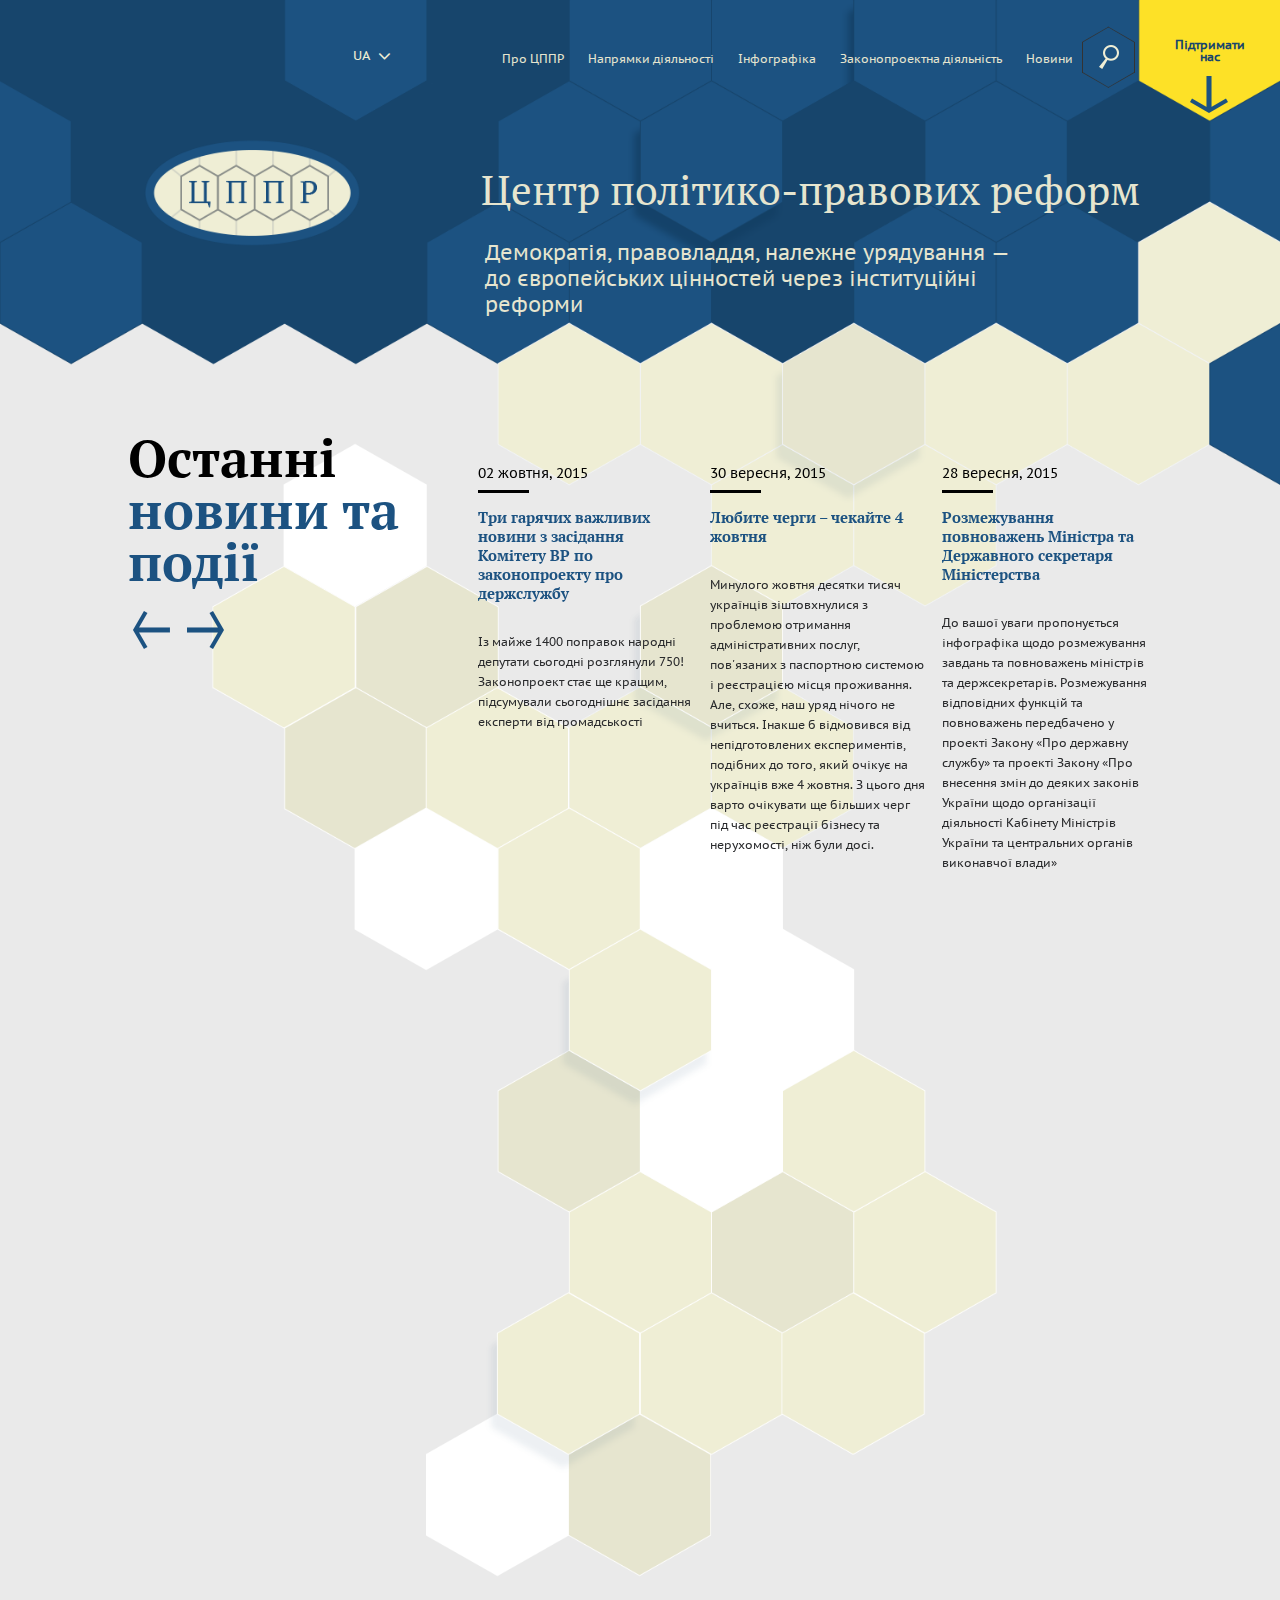
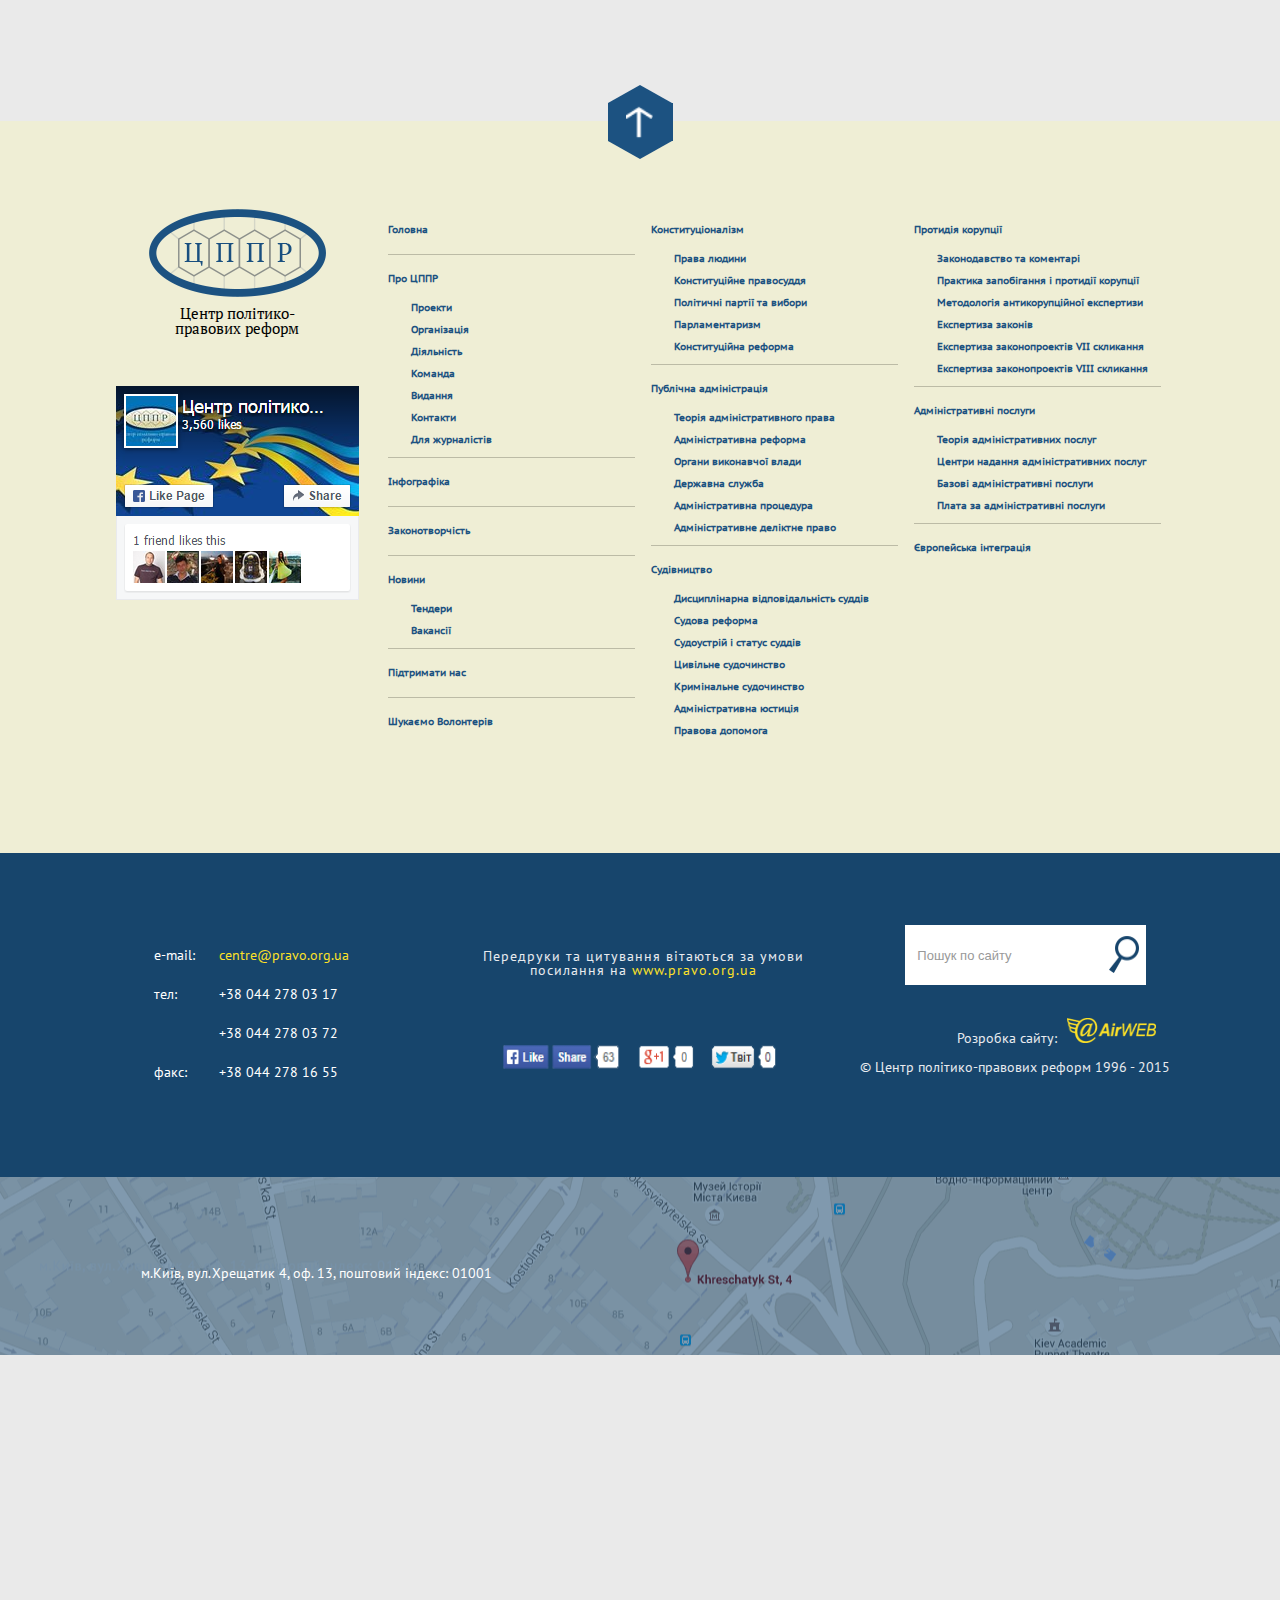
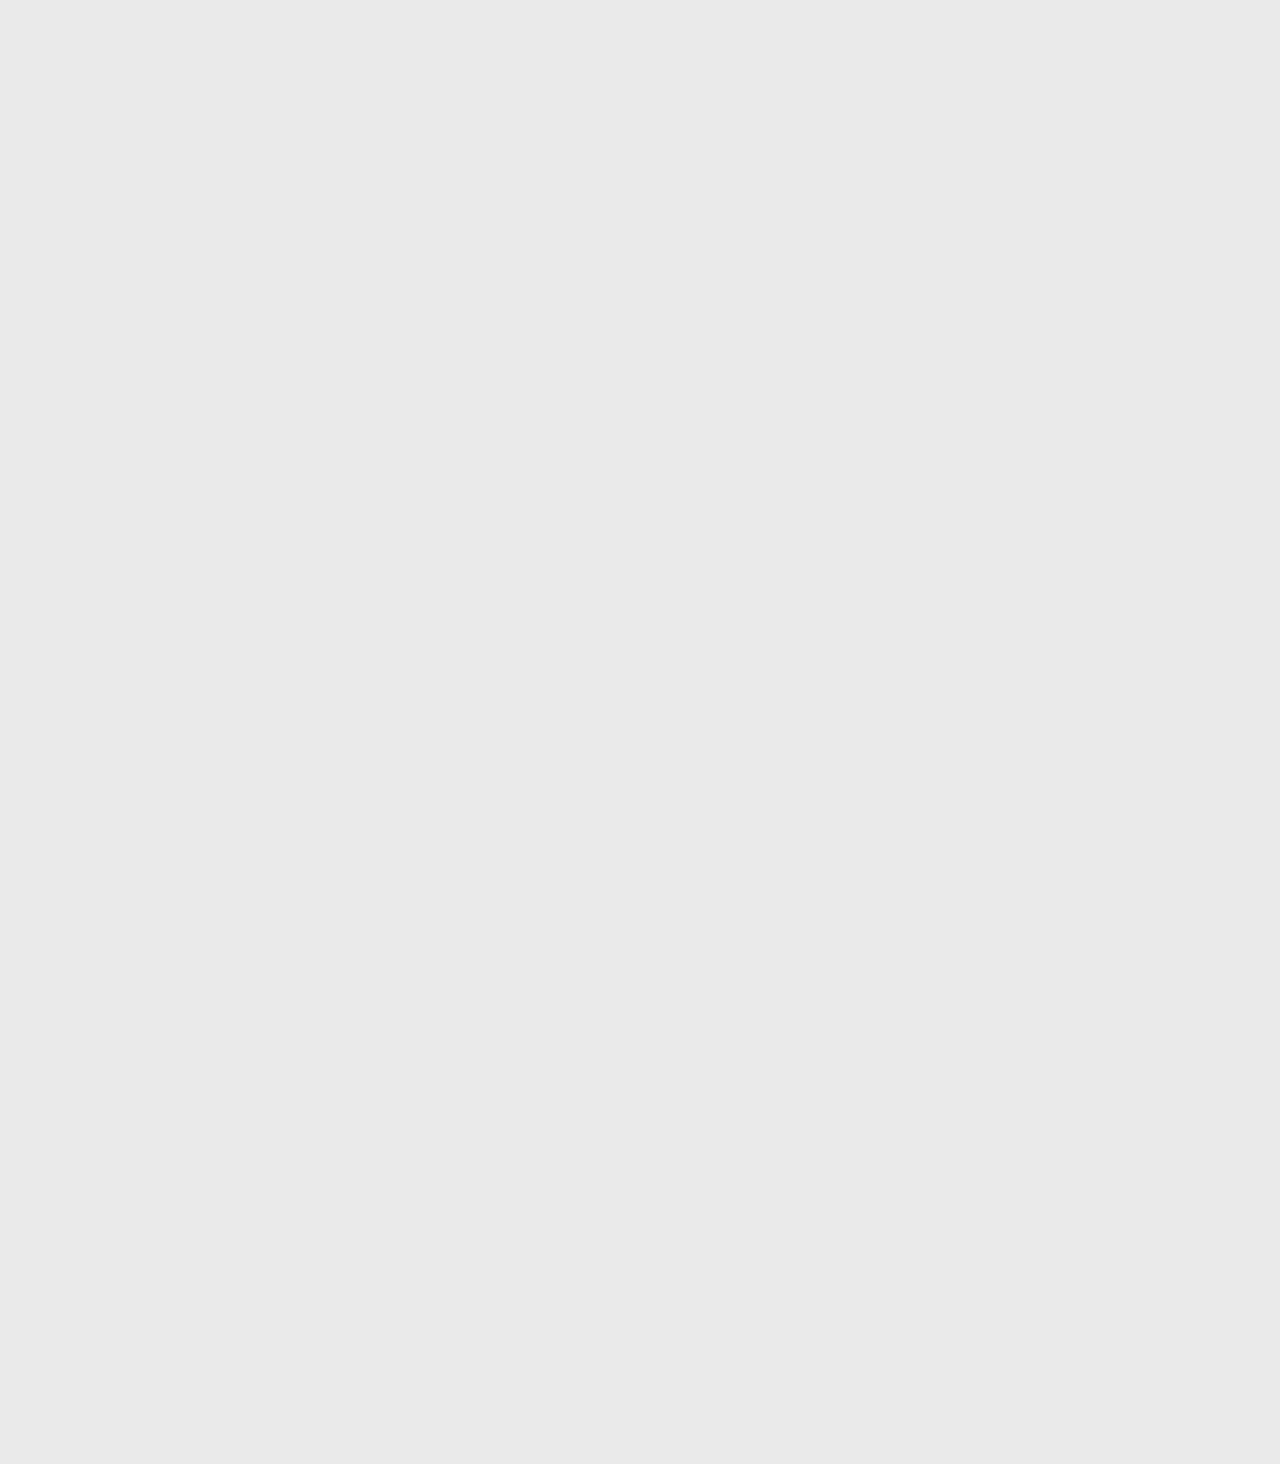
==== www.html @ 4aa52887 "alpha" ====
﻿<!DOCTYPE html>
<html lang="en">
<head>
  <meta charset="utf-8">
  <meta http-equiv="X-UA-Compatible" content="IE=edge">
  <meta name="viewport" content="width=device-width, initial-scale=1">
  <title>startTamplate - title</title>


  <!-- Bootstrap with own styles-->
  <link href="css/styles.css" rel="stylesheet">
  <link href="css/home.css" rel="stylesheet">
   <link href="css/navbar.css" rel="stylesheet">
   <link rel="stylesheet" href="css/owl-last-news.css">
    <link href="fonts/fa/css/font-awesome.css" rel="stylesheet">
    <link rel="stylesheet" href="css/owl.carousel.css">
     <link rel="stylesheet" href="css/owl.theme.css">
      <link rel="stylesheet" href="css/owl.transitions.css">

	<!--[if lt IE 9]>
		<script src="https://oss.maxcdn.com/html5shiv/3.7.2/html5shiv.min.js"></script>
		<script src="js/respond.min.js"></script>
	<![endif]-->	
</head>
<body>
<div class="wrapper home-page-wrapper">

	<header class="home-page-header"><!-- header START -->
		<div class="col-md-4 left-header-home">
			<div class="top-left-header">
			<div class="dropdown"> 
				<button class="btn btn-default lang-btn dropdown-toggle" type="button" id="dropdownMenu1" data-toggle="dropdown" aria-haspopup="true" aria-expanded="true"> 
				UA <i class="fa fa-angle-down"></i>
				
				</button>
				<ul class="dropdown-menu hexagon" > 
					<li><a href="#">EN</a></li>
				</ul>
			</div>
			</div>
			<div class="bottom-left-header">
				<img src="img/logo.png" height="128" width="251" alt="ЦППР">
			</div>
		</div>
		<div class="col-md-8 right-header-home">
			<div class="top-right-header-home">
				<nav>
					<ul id="ddmenu">
						<li><a href="">Новини</a></li>
						<li><a href="">Законопроектна діяльність</a>
						</li>
						<li><a href="">Інфографіка</a>
						<ul class="hexagonq third-hex">
							<li><a href="#">Права людини</a></li>
							<li><a href="#">Конституційне правосуддя</a></li>
							<li><a href="#">Політичні партії та вибори</a></li>
							<li><a href="#">Парламентаризм</a></li>
							<li><a href="#">Конституційна реформа</a></li>
						</ul></li>
												<li><a href="">Напрямки діяльності</a>
						<ul class="hexagonq second-hex" >
							<li><a href="#">Конституціоналізм</a></li>
							<li><a href="#">Публічна адміністрація</a></li>
							<li><a href="#">Судівництво</a></li>
							<li><a href="#">Кримінальна юстиція</a></li>
							<li><a href="#">Протидія корупції</a></li>
							<li><a href="#">Адміністративні послуги</a></li>
							<li><a href="#">Європейська інтеграція</a></li>
						</ul></li>

						<li><a href="">Про ЦППР</a>
						
						</li>

						
						
						
					</ul>
				</nav>
				<div class="search">
					<div class="hexagonw">
						<img src="img/search-icon.png" height="24" width="20" alt="serch">
					</div>
				</div>
				<div class="support">
						<span>Підтримати нас</span>
						<img src="img/arrow-down.png" height="37" width="38" alt="DOWN">
					</div>
				</div>
			<div class="bottom-right-header-home">
				<span class="title">Центр політико-правових реформ</span>
				<span class="subtitle">Демократія, правовладдя, належне урядування — до європейських цінностей через інституційні реформи</span>
			</div>
		</div>
	</header><!-- header END -->

	<main><!-- main START -->
		<div class="container cont-news-last">
			<div class="row">
				<div class="col-md-4 last-news-title">
					<h1>Останні</h1>
					<h1>новини та події</h1>

					<div class="customNavigation">
					  <a class="btn prev"><img src="img/left-arrow.png" height="38" width="38" alt=""></a>
					  <a class="btn next"><img src="img/right-arrow.png" height="38" width="37" alt=""></a>
					</div>
				</div>
				<div class="col-md-8 last-news-carousel">
					<div id="owl-demo" class="owl-carousel owl-theme">
						  <div class="item">
						  	<span class="date">02 жовтня, 2015</span>
						  	 <div class="line"></div>
						  	 <span class="title-news">
						  	 Три гарячих важливих новини з засідання Комітету ВР по законопроекту про держслужбу</span>
						  	 <span class="article">
						  	 Із майже 1400 поправок народні депутати сьогодні розглянули 750! Законопроект стає ще кращим, підсумували сьогоднішнє засідання експерти від громадськості
						  	 </span> 
						  </div>
						  <div class="item">
						  	<span class="date">30 вересня, 2015</span>
						  	 <div class="line"></div>
						  	 <span class="title-news">
						  	 Любите черги – чекайте 4 жовтня</span>
						  	 <span class="article">
						  	 Минулого жовтня десятки тисяч українців зіштовхнулися з проблемою отримання адміністративних послуг, пов'язаних з паспортною системою і реєстрацією місця проживання. Але, схоже, наш уряд нічого не вчиться. Інакше б відмовився від непідготовлених експериментів, подібних до того, який очікує на українців вже 4 жовтня. З цього дня варто очікувати ще більших черг під час реєстрації бізнесу та нерухомості, ніж були досі.  
						  	 </span> 
						  </div>
						  <div class="item">
						  	<span class="date">28 вересня, 2015</span>
						  	 <div class="line"></div>
						  	 <span class="title-news">
						  	 Розмежування повноважень Міністра та Державного секретаря Міністерства</span>
						  	 <span class="article">
						  	 До вашої уваги пропонується інфографіка щодо розмежування завдань та повноважень міністрів та держсекретарів. Розмежування відповідних функцій та повноважень передбачено у проекті Закону «Про державну службу» та проекті Закону «Про внесення змін до деяких законів України щодо організації діяльності Кабінету Міністрів України та центральних органів виконавчої влади»
						  	 </span> 
						  </div>
						  <div class="item">
						  	<span class="date">28 вересня, 2015</span>
						  	 <div class="line"></div>
						  	 <span class="title-news">
						  	 Три гарячих важливих новини з засідання Комітету ВР по законопроекту про держслужбу</span>
						  	 <span class="article">
						  	 Із майже 1400 поправок народні депутати сьогодні розглянули 750! Законопроект стає ще кращим, підсумували сьогоднішнє засідання експерти від громадськості
						  	 </span> 
						  </div>

</div>
				</div>	
			</div>		
		</div><!-- /container -->
	</main><!-- /main -->
	<footer><!--footer start -->
		<div class="back-to-top">
			<div class="hexagon">
	            <a href="#"  onclick="return up()"><img src="img/back-to-top.png" height="29" width="24" alt="UP"></a> 
	        </div> 
        </div>
		<div class="footer-nav">
			<div class="container footer-cont">
			<div class="col-md-3 footer-nav-left">
				<div class="logo-footer">
					<img src="img/logo-footer.png" height="94" width="184" alt="ЦППР">
				</div>
				<div class="footer-pre-logo">
					<h4 class="footer-pre-logo">Центр політико-правових реформ</h4>
				</div>
				<div class="fb-pic">
					<img src="img/fb-pic.png" height="214" width="243" alt="facebook-share">
				</div>
			</div>
			<div class="col-md-9 footer-nav-right">
				<div class="footer-nav-panel">
					<div class="col-md-4 style-panel">
						<ul>
							<li><a href="#">Головна</a></li>
						</ul>
						<ul>
							<li><a href="#">Про ЦППР</a></li>
							<li><a href="#">Проекти</a></li>
							<li><a href="#">Організація</a></li>
							<li><a href="#">Діяльність</a></li>
							<li><a href="#">Команда</a></li>
							<li><a href="#">Видання</a></li>
							<li><a href="#">Контакти</a></li>
							<li><a href="#">Для журналістів</a></li>
						</ul>
						<ul>
							<li><a href="#">Інфографіка</a></li>
						</ul>
						<ul>
							<li><a href="#">Законотворчість</a></li>
						</ul>
						<ul>
							<li><a href="#">Новини</a></li>
							<li><a href="#">Тендери</a></li>
							<li><a href="#">Вакансії</a></li>
						</ul>
						<ul>
							<li><a href="#">Підтримати нас</a></li>
						</ul>
						<ul>
							<li><a href="#">Шукаємо Волонтерів</a></li>
						</ul>
					</div>
					<div class="col-md-4 style-panel">
						<ul>
							<li><a href="#">Конституціоналізм</a></li>
							<li><a href="#">Права людини</a></li>
							<li><a href="#">Конституційне правосуддя</a></li>
							<li><a href="#">Політичні партії та вибори</a></li>
							<li><a href="#">Парламентаризм</a></li>
							<li><a href="#">Конституційна реформа</a></li>
						</ul>
						<ul>
							<li><a href="#">Публічна адміністрація</a></li>
							<li><a href="#">Теорія адміністративного права</a></li>
							<li><a href="#">Адміністративна реформа</a></li>
							<li><a href="#">Органи виконавчої влади</a></li>
							<li><a href="#">Державна служба</a></li>
							<li><a href="#">Адміністративна процедура</a></li>
							<li><a href="#">Адміністративне деліктне право</a></li>
						</ul>
						<ul>
							<li><a href="#">Судівництво</a></li>
							<li><a href="#">Дисциплінарна відповідальність суддів</a></li>
							<li><a href="#">Судова реформа</a></li>
							<li><a href="#">Судоустрій і статус суддів</a></li>
							<li><a href="#">Цивільне судочинство</a></li>
							<li><a href="#">Кримінальне судочинство</a></li>
							<li><a href="#">Адміністративна юстиція</a></li>
							<li><a href="#">Правова допомога</a></li>
						</ul>
					</div>
					<div class="col-md-4 style-panel">
						<ul>
							<li><a href="#">Протидія корупції</a></li>
							<li><a href="#">Законодавство та коментарі</a></li>
							<li><a href="#">Практика запобігання і протидії корупції</a></li>
							<li><a href="#">Методологія антикорупційної експертизи</a></li>
							<li><a href="#">Експертиза законів</a></li>
							<li><a href="#">Експертиза законопроектів VII скликання</a></li>
							<li><a href="#">Експертиза законопроектів VIII скликання</a></li>
						</ul>
						<ul>
							<li><a href="#">Адміністративні послуги</a></li>
							<li><a href="#">Теорія адміністративних послуг</a></li>
							<li><a href="#">Центри надання адміністративних послуг</a></li>
							<li><a href="#">Базові адміністративні послуги</a></li>
							<li><a href="#">Плата за адміністративні послуги</a></li>
						</ul>
						<ul>
							<li><a href="#">Європейська інтеграція</a></li>
						</ul>
					</div>
				</div>
			</div>
			</div>
		</div>
		<div class="bg-contact">
		<div class="footer-contact container">
				<div class="row footer-contact-table">
					<div class="col-md-4 contact-info">
						<table class="table-contact">
							<tr>
								<td>e-mail:</td>
								<td class="mail-table"><a href="#">centre@pravo.org.ua</a></td>
							</tr>
							<tr>
								<td>тел:</td>
								<td>+38 044 278 03 17</td>
							</tr>
							<tr>
								<td></td>
								<td>+38 044 278 03 72</td>
							</tr>
							<tr>
								<td>факс:</td>
								<td>+38 044 278 16 55</td>
							</tr>
						</table>
					</div>
					<div class="col-md-4 link-info">
						<p>Передруки та цитування вітаються за умови посилання на <span>www.pravo.org.ua</span></p>
						<img src="img/share-for-web.png" height="30"  alt="share-social">
					</div>
					<div class="col-md-4">
						<div class="input-group">
							<input type="text" class="form-control" placeholder="Пошук по сайту">
						  	<span class="input-group-addon" id="basic-addon1">
						  		<img src="img/search-input.png" height="37" width="32" alt="search">
						  	</span>
					     </div>
					     <div class="bottop-input">
							<span>Розробка сайту:<img src="img/footer-input-logo.png" height="28" width="99" alt="logo-dev"></span>
							<span>© Центр політико-правових реформ 1996 - 2015</span>
					     </div>	
					</div>
				
			</div>
		</div>
		</div>
		<div class="footer-maps" style="background-image: url(img/footer-location-info.png);">
		<span>м.Київ, вул.Хрещатик 4, оф. 13, поштовий індекс: 01001</span>
		</div>
	</footer><!-- /footer -->

</div><!-- /wrapper -->



<!-- jQuery (necessary for Bootstrap's JavaScript plugins) -->
<script src="js/sourse/jquery-1.11.2.min.js"></script>

<script src="js/bootstrap.min.js"></script>
<script src="js/main.js"></script><!-- own code -->
<script src="js/owl.carousel.js"></script>
<script type="text/javascript">
$(document).ready(function(){
  $('a').on('click', function(e){
    e.preventDefault();
  });
    
  $('#ddmenu li').hover(function () {
     clearTimeout($.data(this,'timer'));
     $('ul',this).stop(true,true).slideDown(200);
  }, function () {
    $.data(this,'timer', setTimeout($.proxy(function() {
      $('ul',this).stop(true,true).slideUp(200);
    }, this), 100));
  });

});
</script>
<script type="text/javascript">
function up() {  
  var top = Math.max(document.body.scrollTop,document.documentElement.scrollTop);  
if(top > 0) {  
  window.scrollBy(0,((top+100)/-10));  
  t = setTimeout('up()',30);  
} else clearTimeout(t);  
return false;  
} 
</script>
</body>
</html>
---- css/home.css ----
/* -------------------------------------------------- HAND STYLES */
* {
  padding: 0;
  margin: 0;
}
.row-no-pad-in > div {
  padding: 0;
}
.no-gutters {
  margin-left: 0;
  margin-right: 0;
}
.wrapper {
  height: 4604px;
  width: 100%;
}
.home-page-wrapper {
  background-image: url(../img/bground.png);
  background-size: 100%;
  background-repeat: no-repeat;
}
.left-header-home {
  height: 100%;
}
.right-header-home {
  height: 100%;
  padding: 0;
}
.home-page-header {
  height: 333px;
}
.home-page-header .dropdown {
  position: absolute;
  right: 4.2%;
  top: 11.6%;
}
.home-page-header .dropdown .lang-btn {
  border-color: rgba(0, 0, 0, 0);
  background-color: rgba(0, 0, 0, 0);
  color: #efeed5;
}
.home-page-header .dropdown .lang-btn:active {
  border-color: rgba(0, 0, 0, 0);
  background-color: rgba(0, 0, 0, 0);
  color: #efeed5;
  outline: none;
}
.home-page-header .dropdown .lang-btn:hover {
  border-color: rgba(0, 0, 0, 0);
  background-color: rgba(0, 0, 0, 0);
  color: #efeed5;
}
.home-page-header .dropdown .lang-btn:focus {
  border-color: rgba(0, 0, 0, 0);
  background-color: rgba(0, 0, 0, 0);
  color: #efeed5;
  outline: none;
}
.top-left-header {
  height: 40%;
  font-family: "PTSansCaptionRegular";
  font-size: 14px;
}
.top-left-header .fa {
  font-size: 20px;
  padding: 0px 5px;
  vertical-align: bottom;
}
.bottom-left-header {
  height: 60%;
}
.bottom-left-header img {
  position: absolute;
  vertical-align: middle;
  width: 217px;
  height: 110px;
  right: 15.5%;
  top: 41%;
}
.hexagon {
  position: absolute;
  width: 54px;
  height: 31.18px;
  background-color: #fde127;
  margin: 14.59px -5px;
  min-width: auto;
  border: 0;
}
.hexagon li {
  color: #1c5281;
}
.hexagon li:hover {
  background-color: #fde127;
}
.hexagon li a {
  padding: 2px 19px;
}
.hexagon li a:hover {
  background-color: #fde127;
}
.hexagon:before,
.hexagon:after {
  content: "";
  position: absolute;
  width: 0;
  border-left: 27px solid transparent;
  border-right: 27px solid transparent;
}
.hexagon:before {
  bottom: 100%;
  border-bottom: 15.59px solid #fde127;
}
.hexagon:after {
  top: 100%;
  width: 0;
  border-top: 15.59px solid #fde127;
}
#ddmenu .hexagonq {
  position: absolute;
  width: 166px;
  background-color: #e6e5cf;
  margin: 47.92px 0;
  -webkit-box-shadow: 0px 0px 28px 0px rgba(0, 0, 0, 0.75);
  -moz-box-shadow: 0px 0px 28px 0px rgba(0, 0, 0, 0.75);
  box-shadow: 0px 0px 28px 0px rgba(0, 0, 0, 0.75);
}
#ddmenu .hexagonq:before,
#ddmenu .hexagonq:after {
  content: "";
  position: absolute;
  width: 0;
  border-left: 83px solid transparent;
  border-right: 83px solid transparent;
}
#ddmenu .hexagonq:before {
  bottom: 100%;
  border-bottom: 47.92px solid #e6e5cf;
}
#ddmenu .hexagonq:after {
  top: 100%;
  width: 0;
  border-top: 47.92px solid #e6e5cf;
  left: 0;
}
.second-hex {
  right: 29%;
}
.third-hex {
  right: -11%;
}
.top-right-header-home {
  height: 35%;
}
.top-right-header-home nav {
  height: 100%;
  width: 77.1%;
}
.top-right-header-home nav #ddmenu {
  height: 100%;
  padding-top: 20px;
}
.search {
  background-color: red;
  width: 30px;
}
.search .hexagonw {
  right: 17%;
  top: 8%;
  position: absolute;
  width: 53px;
  height: 30.60px;
  background-color: rgba(0, 0, 0, 0);
  margin: 15.30px 0;
  border-left: solid 1px #333333;
  border-right: solid 1px #333333;
}
.search .hexagonw img {
  margin: 3px 16px;
}
.search .hexagonw:before,
.search .hexagonw:after {
  content: "";
  position: absolute;
  z-index: 1;
  width: 37.48px;
  height: 37.48px;
  -webkit-transform: scaleY(0.5774) rotate(-45deg);
  -ms-transform: scaleY(0.5774) rotate(-45deg);
  transform: scaleY(0.5774) rotate(-45deg);
  background-color: inherit;
  left: 6.7617px;
}
.search .hexagonw:before {
  top: -18.7383px;
  border-top: solid 1.4142px #333333;
  border-right: solid 1.4142px #333333;
}
.search .hexagonw:after {
  bottom: -18.7383px;
  border-bottom: solid 1.4142px #333333;
  border-left: solid 1.4142px #333333;
}
.support {
  position: absolute;
  top: 0;
  right: 0;
  height: 37%;
  width: 16.5%;
}
.support span {
  width: 54%;
  display: block;
  margin: 38px auto 0;
  font-family: "PTSansCaptionRegular";
  font-size: 1.24em;
  text-align: center;
  font-weight: 600;
  color: #17456c;
}
.support img {
  position: absolute;
  top: 62%;
  right: 37%;
}
.bottom-right-header-home {
  height: 52%;
  width: 100%;
  color: #e6e5cf;
}
.bottom-right-header-home .title {
  font-family: "PTSerifRegular";
  font-size: 41px;
  margin: 52px 54px;
  display: block;
}
.bottom-right-header-home .subtitle {
  font-family: "PTSansCaptionRegular";
  font-size: 21px;
  margin: -22px 269px 0 58px;
  display: block;
  line-height: 26px;
}
.cont-news-last {
  width: 1070px;
  height: 536px;
  margin-top: 77px;
}
.cont-news-last .row {
  height: 100%;
}
.cont-news-last .row .last-news-title {
  height: 100%;
}
.cont-news-last .row .last-news-title h1 {
  font-family: "PTSerifBold";
  font-size: 60px;
  color: #1c5281;
  font-size: 52px;
  margin-left: 15px;
}
.cont-news-last .row .last-news-title h1:first-child {
  color: #000;
  margin-top: 22px;
}
.cont-news-last .row .last-news-title .customNavigation {
  padding-top: 16px;
  padding-left: 12px;
}
.cont-news-last .row .last-news-title .customNavigation a {
  padding: 6px 6px;
}
.cont-news-last .row .last-news-carousel {
  height: 100%;
}
.cont-news-last .row .last-news-carousel .date {
  color: #000;
  font-size: 14px;
  text-align: left;
  display: block;
  font-family: "PTSansCaptionRegular";
  margin-top: 21px;
  font-weight: normal;
}
.cont-news-last .row .last-news-carousel .line {
  width: 51px;
  height: 3px;
  background-color: #000;
  margin-top: 10px;
}
.cont-news-last .row .last-news-carousel .title-news {
  font-family: "PTSerifBold";
  display: block;
  text-align: left;
  color: #1c5281;
  font-size: 15px;
  padding-top: 15px;
  line-height: 19px;
}
.cont-news-last .row .last-news-carousel .article {
  display: block;
  font-size: 12px;
  text-align: left;
  color: #292a2c;
  font-family: "PTSansCaptionRegular";
  margin-top: 29px;
  line-height: 20px;
  font-weight: 500;
}
---- css/navbar.css ----
#ddmenu {
  display: block;
  width: 100%;
  
  background: rgba(0,0,0,0);

  cursor: pointer;
  outline: none;
  font-family: "PTSansCaptionRegular";
  font-size: 1.2em;
}

#ddmenu li { display: block; position: relative; float: right; }

#ddmenu li a {
  display: block;
  float: left;
  padding: 0 12px;
  line-height: 78px;
  text-decoration: none;
  color:  #e6e5cf;

}
#ddmenu li:hover > a { +color: #aeaea9;  }

#ddmenu ul {

  position: absolute;
  top: 60px;
  width: 130px;
  background: rgba(0,0,0,0);
  display: none;
  margin: 0;
  padding: 7px 0;
  list-style: none;
}


#ddmenu ul li { 
  display: block; 
  width: 100%; 
  font-size: 0.88em;
  background-color: #e6e5cf;


}

#ddmenu ul li a {
  display: block;
  width: 100%;
  padding: 6px 7px;
  line-height: 1.4em;
  color: #1c5281;

}

html, body, div, span, applet, object, iframe, h1, h2, h3, h4, h5, h6, p, blockquote, pre, a, abbr, acronym, address, big, cite, code, del, dfn, em, img, ins, kbd, q, s, samp, small, strike, strong, sub, sup, tt, var, b, u, i, center, dl, dt, dd, ol, ul, li, fieldset, form, label, legend, table, caption, tbody, tfoot, thead, tr, th, td, article, aside, canvas, details, embed, figure, figcaption, footer, header, hgroup, menu, nav, output, ruby, section, summary, time, mark, audio, video {
  margin: 0;
  padding: 0;
  border: 0;
  font-size: 100%;
  font: inherit;
  vertical-align: baseline;
  outline: none;
  -webkit-font-smoothing: antialiased;
  -webkit-text-size-adjust: 100%;
  -webkit-box-sizing: border-box;
  -moz-box-sizing: border-box;
  box-sizing: border-box;
}
html { height: 101%; }
body { background: #eaeaea url('images/bg.png'); font-size: 62.5%; line-height: 1; font-family: Arial, Tahoma, sans-serif; padding-bottom: 60px; }

article, aside, details, figcaption, figure, footer, header, hgroup, menu, nav, section { display: block; }
ol, ul { list-style: none; }

blockquote, q { quotes: none; }
blockquote:before, blockquote:after, q:before, q:after { content: ''; content: none; }
strong { font-weight: bold; } 

table { border-collapse: collapse; border-spacing: 0; }
img { border: 0; max-width: 100%; }
---- css/owl-last-news.css ----
#owl-demo .item{
    
    padding: 30px 3px;
    margin: 5px;
    color: #FFF;
    -webkit-border-radius: 3px;
    -moz-border-radius: 3px;
    border-radius: 3px;
    text-align: center;
    height: 100%;
}
.owl-wrapper-outer{
	height: 100%;

}
.owl-wrapper{
	height: 100%;
}
.owl-item{
	height:100%;
}
#owl-demo {
	height: 100%;
}
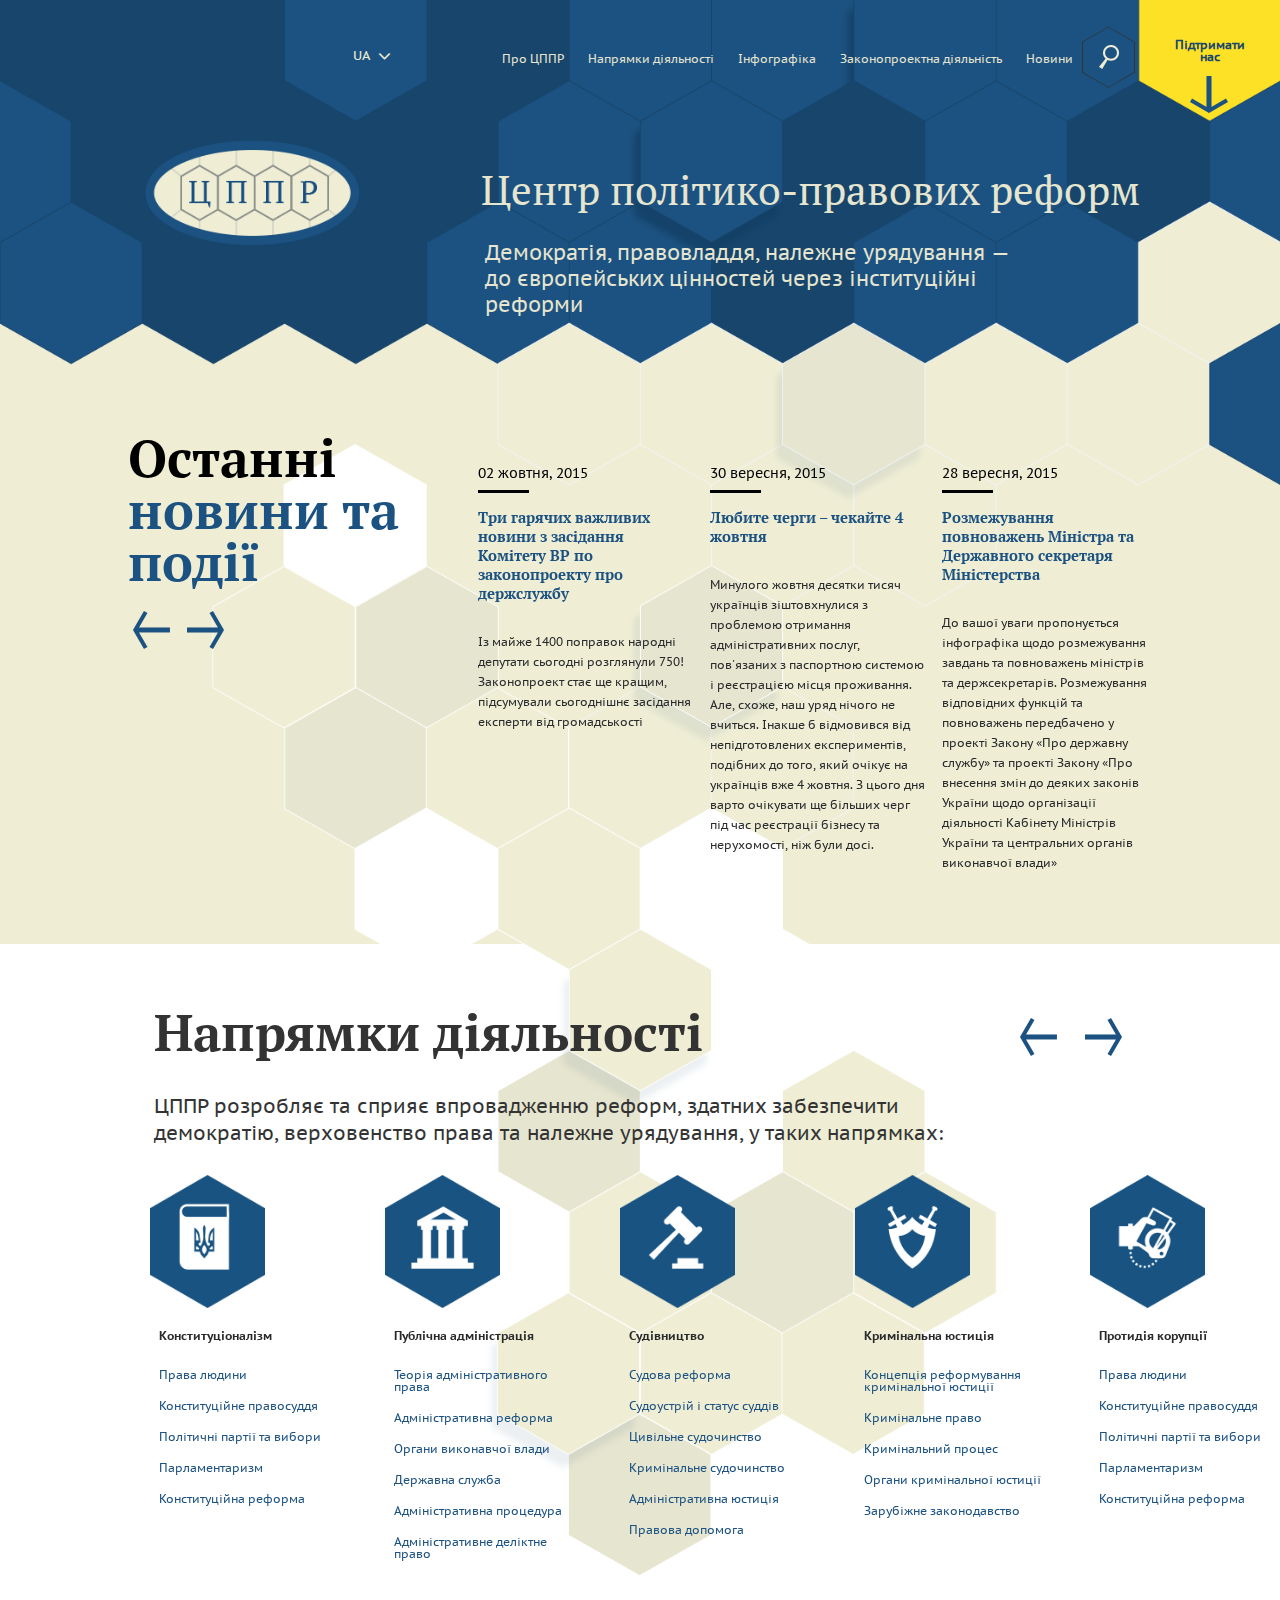
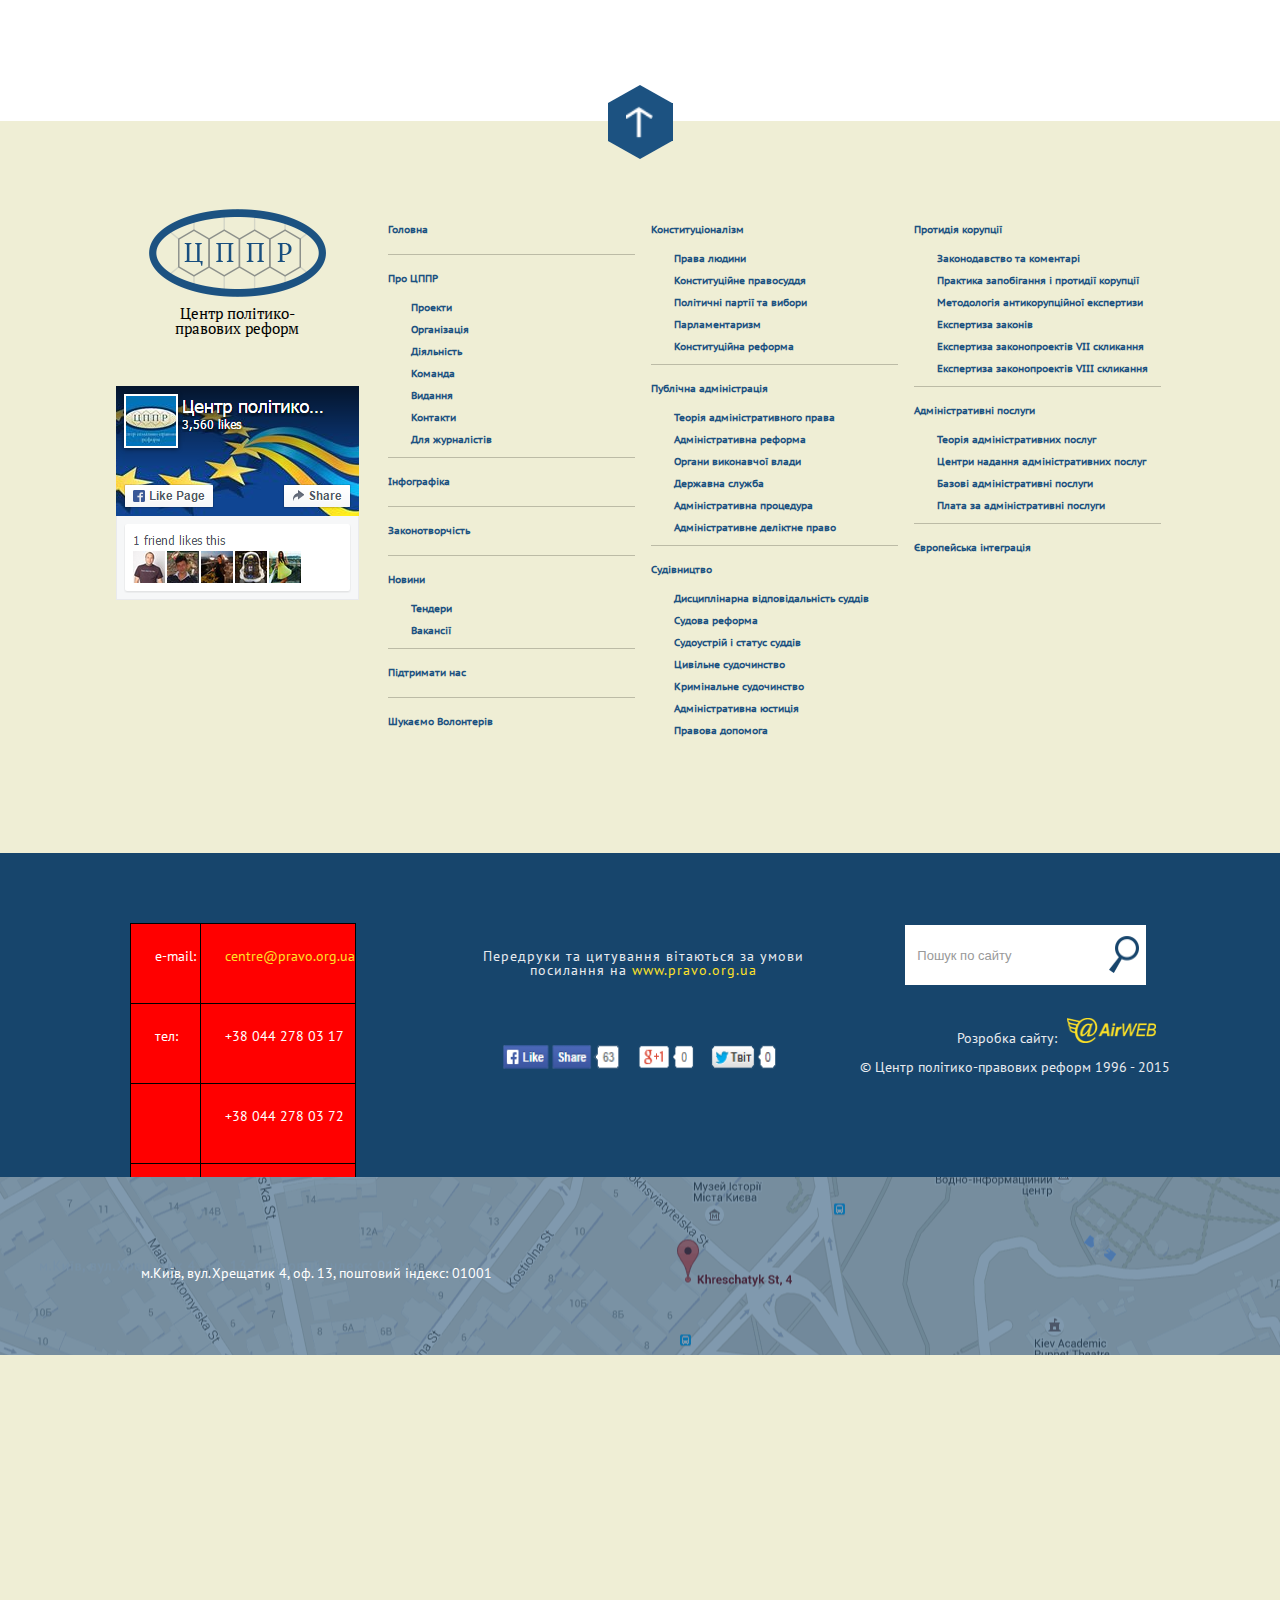
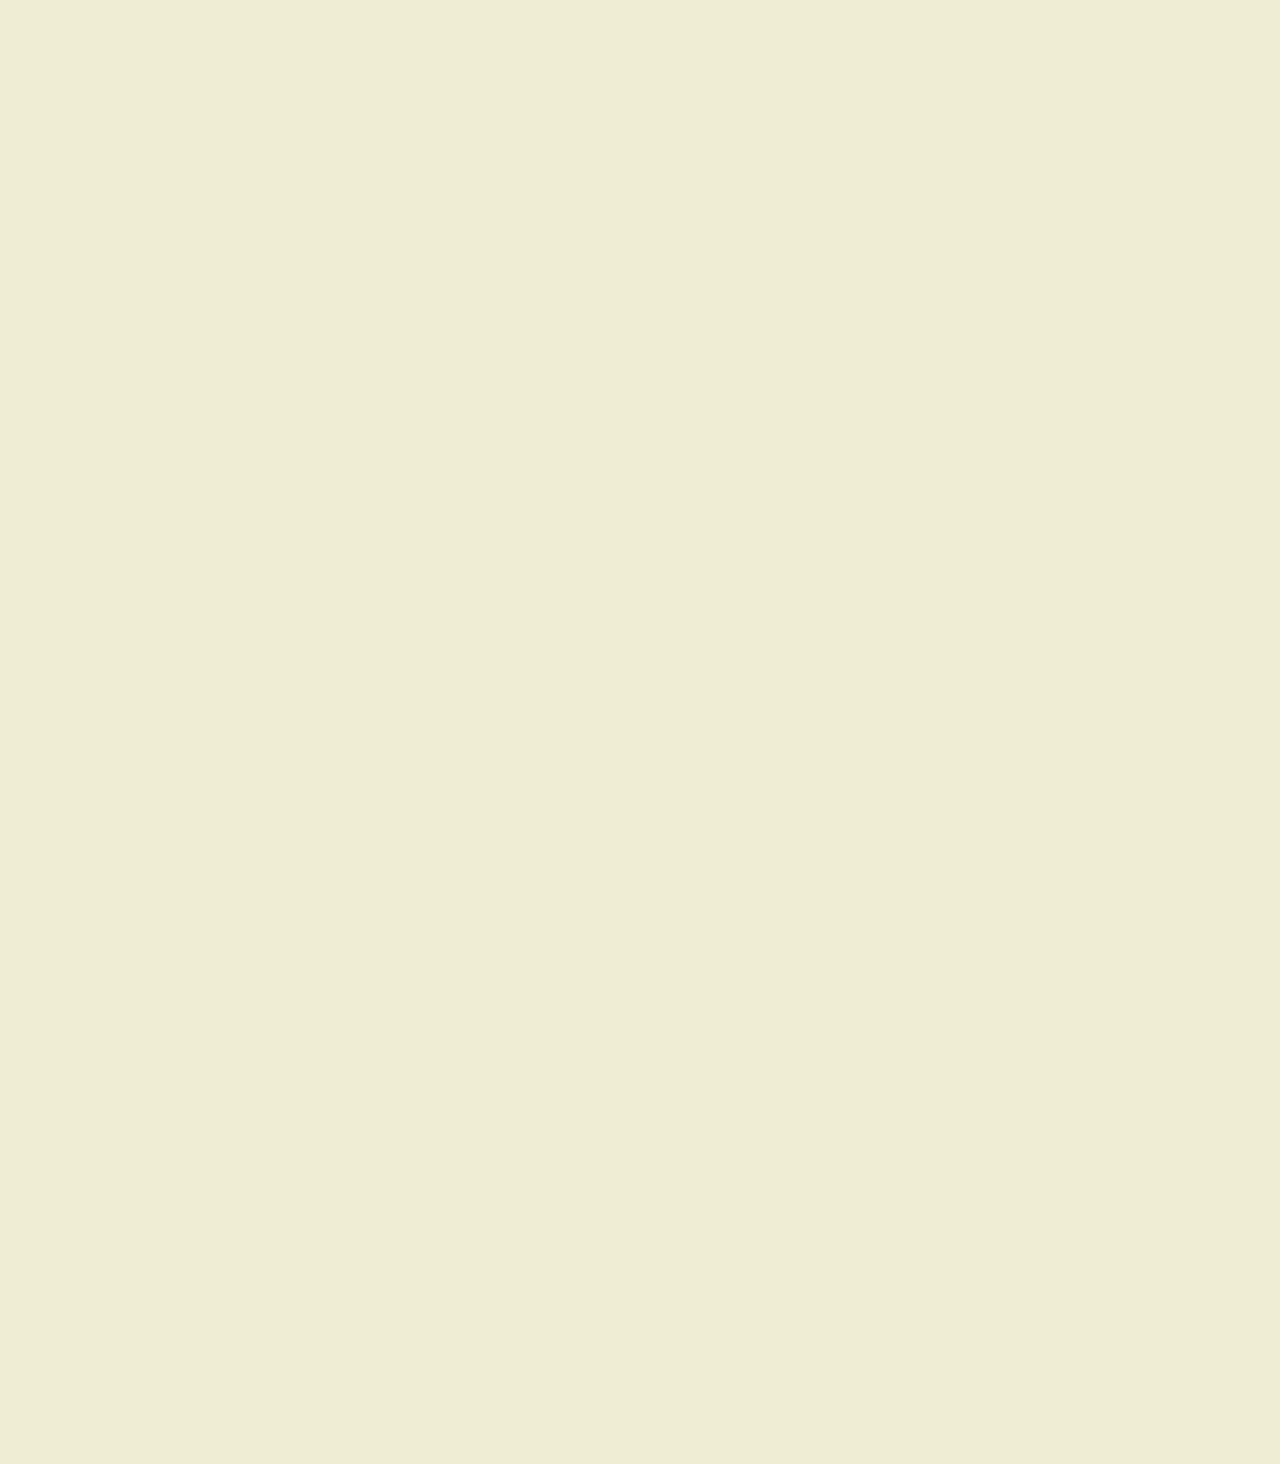
==== commit e1ea5aea: "alpha-2" ====
--- a/www.html
+++ b/www.html
@@ -23,6 +23,7 @@
 	<![endif]-->	
 </head>
 <body>
+<div class="background-white">	</div>
 <div class="wrapper home-page-wrapper">
 
 	<header class="home-page-header"><!-- header START -->
@@ -126,6 +127,7 @@
 						  	 Минулого жовтня десятки тисяч українців зіштовхнулися з проблемою отримання адміністративних послуг, пов'язаних з паспортною системою і реєстрацією місця проживання. Але, схоже, наш уряд нічого не вчиться. Інакше б відмовився від непідготовлених експериментів, подібних до того, який очікує на українців вже 4 жовтня. З цього дня варто очікувати ще більших черг під час реєстрації бізнесу та нерухомості, ніж були досі.  
 						  	 </span> 
 						  </div>
+						
 						  <div class="item">
 						  	<span class="date">28 вересня, 2015</span>
 						  	 <div class="line"></div>
@@ -148,6 +150,147 @@
 </div>
 				</div>	
 			</div>		
+		</div><!-- /container -->
+		<div class="cont-direct">
+			<div class="title">
+				<h1>Напрямки діяльності</h1>
+				<span>ЦППР розробляє та сприяє впровадженню реформ, здатних забезпечити демократію, верховенство права та належне урядування, у таких напрямках:
+				</span>
+				<div class="customNavigation">
+					  <a class="btn prev-one"><img src="img/left-arrow.png" height="38" width="38" alt=""></a>
+					  <a class="btn next-one"><img src="img/right-arrow.png" height="38" width="37" alt=""></a>
+				</div>
+			</div>
+			<div class="carousel">
+			<div class="row">
+				<div class="col-md-1"></div>
+				<div class="col-md-11">
+				<div id="owl-direct" class="owl-carousel  owl-theme">
+						 <div class="item">
+						  	<img src="img/Vector-Smart Object.png" alt="">
+						  	<div class="direct-link">
+						  		<ul>
+						  			<li><a href="">Конституціоналізм</a></li>
+						  			<li><a href="">Права людини</a></li>
+						  			<li><a href="">Конституційне правосуддя</a></li>
+						  			<li><a href="">Політичні партії та вибори</a></li>
+						  			<li><a href="">Парламентаризм</a></li>
+						  			<li><a href="">Конституційна реформа</a></li>
+						  		</ul>
+						  	</div>
+						 </div>
+						 <div class="item">
+						  	<img src="img/publish-administr.png" height="153" width="132" alt="">
+						  	<div class="direct-link">
+						  		<ul>
+						  			<li><a href="">Публічна адміністрація</a></li>
+						  			<li><a href="">Теорія адміністративного права</a></li>
+						  			<li><a href="">Адміністративна реформа</a></li>
+						  			<li><a href="">Органи виконавчої влади</a></li>
+						  			<li><a href="">Державна служба</a></li>
+						  			<li><a href="">Адміністративна процедура</a></li>
+						  			<li><a href="">Адміністративне деліктне право</a></li>
+						  		</ul>
+						  	</div>
+						 </div>
+						 <div class="item">
+						  	<img src="img/sudivn.png" height="153" width="132" alt="">
+						  	<div class="direct-link">
+						  		<ul>
+						  			<li><a href="">Судівництво</a></li>
+						  			<li><a href="">Судова реформа</a></li>
+						  			<li><a href="">Судоустрій і статус суддів</a></li>
+						  			<li><a href="">Цивільне судочинство</a></li>
+						  			<li><a href="">Кримінальне судочинство</a></li>
+						  			<li><a href="">Адміністративна юстиція</a></li>
+						  			<li><a href="">Правова допомога</a></li>
+						  		</ul>
+
+						  	</div>
+						 </div>
+						 <div class="item">
+						   <img src="img/criminal.png" height="153" width="132" alt="">	
+						   <div class="direct-link">
+								<ul>
+									<li><a href="">Кримінальна юстиція </a>	</li>
+									<li><a href="">Концепція реформування кримінальної юстиції</a></li>
+									<li><a href="">Кримінальне право</a></li>
+									<li><a href="">Кримінальний процес</a></li>
+									<li><a href="">Органи кримінальної юстиції</a></li>
+									<li><a href="">Зарубіжне законодавство</a></li>
+								</ul>
+						   </div>
+						 </div>
+						 <div class="item">
+						  	<img src="img/protudija-cor.png" height="154" width="133" alt="">
+						  	<div class="direct-link">
+						  		<ul>
+						  			<li><a href="">Протидія корупції</a></li>
+						  			<li><a href="">Права людини</a></li>
+						  			<li><a href="">Конституційне правосуддя</a></li>
+						  			<li><a href="">Політичні партії та вибори</a></li>
+						  			<li><a href="">Парламентаризм</a></li>
+						  			<li><a href="">Конституційна реформа</a></li>
+						  		</ul>
+						  	</div>
+						 </div>
+						  <div class="item">
+						  	<img src="img/protudija-cor.png" height="154" width="133" alt="">
+						  	<div class="direct-link">
+						  		<ul>
+						  			<li><a href="">Протидія корупції</a></li>
+						  			<li><a href="">Права людини</a></li>
+						  			<li><a href="">Конституційне правосуддя</a></li>
+						  			<li><a href="">Політичні партії та вибори</a></li>
+						  			<li><a href="">Парламентаризм</a></li>
+						  			<li><a href="">Конституційна реформа</a></li>
+						  		</ul>
+						  	</div>
+						 </div>
+						   <div class="item">
+						  	<img src="img/protudija-cor.png" height="154" width="133" alt="">
+						  	<div class="direct-link">
+						  		<ul>
+						  			<li><a href="">Протидія корупції</a></li>
+						  			<li><a href="">Права людини</a></li>
+						  			<li><a href="">Конституційне правосуддя</a></li>
+						  			<li><a href="">Політичні партії та вибори</a></li>
+						  			<li><a href="">Парламентаризм</a></li>
+						  			<li><a href="">Конституційна реформа</a></li>
+						  		</ul>
+						  	</div>
+						 </div>
+						   <div class="item">
+						  	<img src="img/protudija-cor.png" height="154" width="133" alt="">
+						  	<div class="direct-link">
+						  		<ul>
+						  			<li><a href="">Протидія корупції</a></li>
+						  			<li><a href="">Права людини</a></li>
+						  			<li><a href="">Конституційне правосуддя</a></li>
+						  			<li><a href="">Політичні партії та вибори</a></li>
+						  			<li><a href="">Парламентаризм</a></li>
+						  			<li><a href="">Конституційна реформа</a></li>
+						  		</ul>
+						  	</div>
+						 </div>
+						   <div class="item">
+						  	<img src="img/protudija-cor.png" height="154" width="133" alt="">
+						  	<div class="direct-link">
+						  		<ul>
+						  			<li><a href="">Протидія корупції</a></li>
+						  			<li><a href="">Права людини</a></li>
+						  			<li><a href="">Конституційне правосуддя</a></li>
+						  			<li><a href="">Політичні партії та вибори</a></li>
+						  			<li><a href="">Парламентаризм</a></li>
+						  			<li><a href="">Конституційна реформа</a></li>
+						  		</ul>
+						  	</div>
+						 </div>
+				</div>		
+				</div>
+				</div>
+			</div>
+
 		</div><!-- /container -->
 	</main><!-- /main -->
 	<footer><!--footer start -->
--- a/css/home.css
+++ b/css/home.css
@@ -3,6 +3,9 @@
   padding: 0;
   margin: 0;
 }
+body {
+  background-color: #efeed5;
+}
 .row-no-pad-in > div {
   padding: 0;
 }
@@ -18,6 +21,7 @@
   background-image: url(../img/bground.png);
   background-size: 100%;
   background-repeat: no-repeat;
+  z-index: 1;
 }
 .left-header-home {
   height: 100%;
@@ -242,7 +246,7 @@
 }
 .cont-news-last {
   width: 1070px;
-  height: 536px;
+  height: 529px;
   margin-top: 77px;
 }
 .cont-news-last .row {
@@ -306,3 +310,85 @@
   line-height: 20px;
   font-weight: 500;
 }
+.btn:active,
+.btn.active {
+  box-shadow: none !important;
+}
+.background-white {
+  width: 100%;
+  height: 777px;
+  position: absolute;
+  top: 944px;
+  background-color: #fff;
+  z-index: -1;
+}
+.cont-direct .title {
+  position: relative;
+}
+.cont-direct .title h1 {
+  margin-top: 68px;
+  margin-left: 12%;
+  font-family: "PTSerifBold";
+  font-size: 51px;
+}
+.cont-direct .title span {
+  margin-left: 12%;
+  margin-top: 35px;
+  line-height: 27px;
+  display: block;
+  width: 62%;
+  font-size: 20px;
+  font-family: "PTSansCaptionRegular";
+}
+.cont-direct .title .customNavigation {
+  position: absolute;
+  right: 11.3%;
+  top: 3%;
+}
+.cont-direct .carousel {
+  height: 525px	;
+}
+.cont-direct .carousel .row {
+  margin: 0;
+}
+.cont-direct .carousel .col-md-1 {
+  height: 100%;
+}
+.cont-direct .carousel .col-md-11 {
+  height: 100%;
+  padding: 0;
+}
+.cont-direct .carousel #owl-direct .owl-item .item img {
+  height: 75%;
+  width: 115px;
+  margin-top: 28px;
+  margin-left: 43px;
+}
+.cont-direct .carousel .direct-link ul {
+  margin-top: 20px;
+}
+.cont-direct .carousel .direct-link ul li {
+  font-size: 12px;
+  font-family: "PTSansCaptionRegular";
+  color: #1c5281;
+  padding-bottom: 19px;
+  padding-left: 52px;
+}
+.cont-direct .carousel .direct-link ul li:first-child {
+  font-family: "PTSansCaptionBold";
+  color: #292a2c;
+  padding-bottom: 27px;
+}
+.cont-direct .carousel .direct-link ul li a {
+  text-decoration: none;
+  color: inherit;
+}
+.cont-direct .carousel .direct-link ul li a:first-of-type {
+  color: inherit;
+}
+td {
+  width: 70px;
+  height: 80px;
+  background-color: red;
+  border: 1px solid #000 !important;
+}
--- a/css/navbar.css
+++ b/css/navbar.css
@@ -69,7 +69,7 @@
   box-sizing: border-box;
 }
 html { height: 101%; }
-body { background: #eaeaea url('images/bg.png'); font-size: 62.5%; line-height: 1; font-family: Arial, Tahoma, sans-serif; padding-bottom: 60px; }
+body {  font-size: 62.5%; line-height: 1; font-family: Arial, Tahoma, sans-serif; padding-bottom: 60px; }
 
 article, aside, details, figcaption, figure, footer, header, hgroup, menu, nav, section { display: block; }
 ol, ul { list-style: none; }
